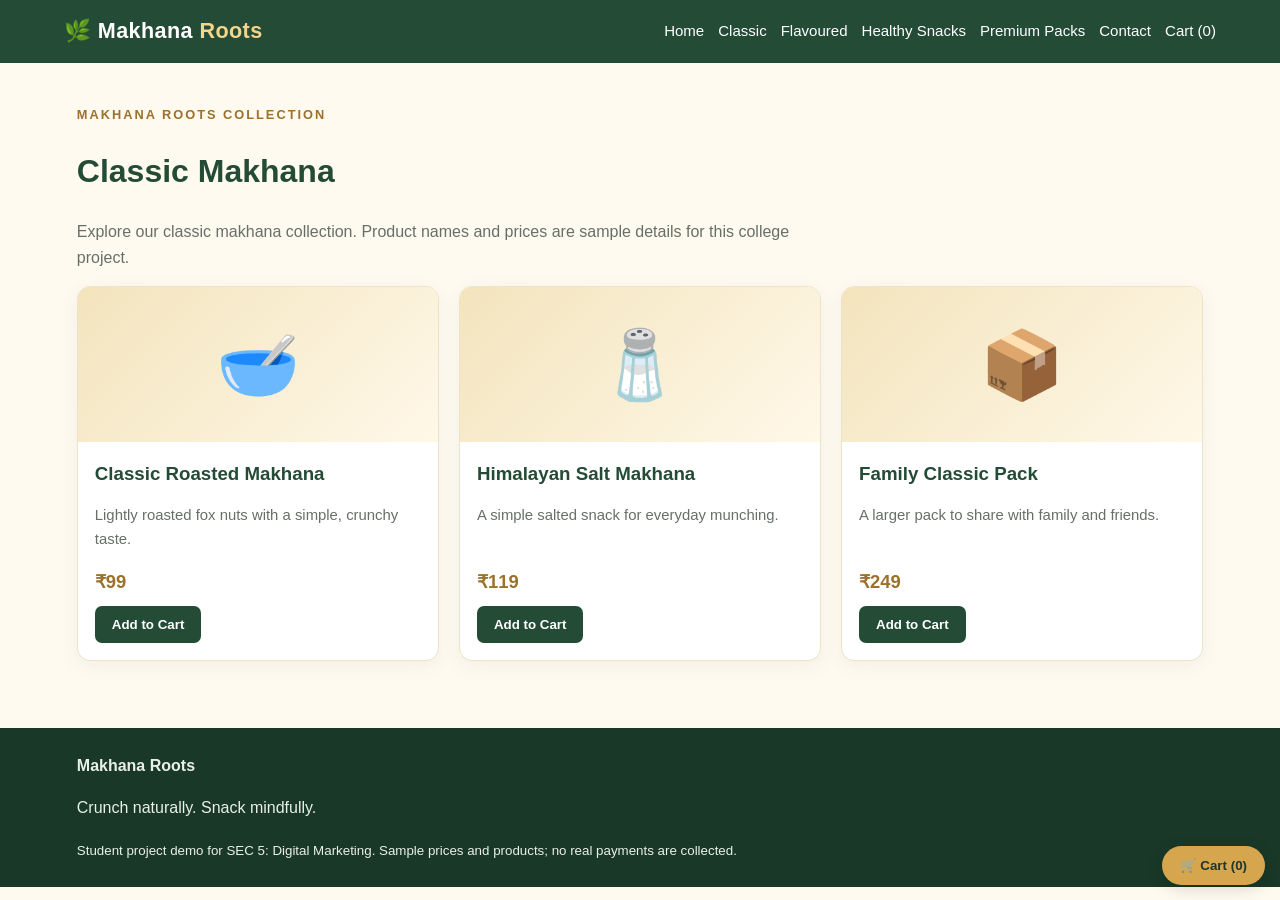
==== classic.html @ 85ca9b4a "Add files via upload" ====
<!doctype html><html lang="en"><head><meta charset="utf-8"><meta name="viewport" content="width=device-width, initial-scale=1"><title>Classic Makhana | Makhana Roots</title><link rel="stylesheet" href="style.css"><script src="script.js" defer></script></head><body><header><a class="brand" href="index.html" style="color:white;text-decoration:none">🌿 Makhana <span>Roots</span></a><nav>
<a href="index.html">Home</a><a href="classic.html">Classic</a><a href="flavoured.html">Flavoured</a><a href="healthy.html">Healthy Snacks</a><a href="premium.html">Premium Packs</a><a href="contact.html">Contact</a><a href="#" onclick="showCart();return false">Cart (<span data-cart-count>0</span>)</a>
</nav></header><div class="section"><div class="kicker">Makhana Roots collection</div><h1 style="color:var(--green)">Classic Makhana</h1><p class="intro">Explore our classic makhana collection. Product names and prices are sample details for this college project.</p><div class="cards"><div class="product"><div class="product-art">🥣</div><div class="product-body"><h3>Classic Roasted Makhana</h3><p>Lightly roasted fox nuts with a simple, crunchy taste.</p><div class="price">₹99</div><button onclick="addToCart('Classic Roasted Makhana',99)">Add to Cart</button></div></div><div class="product"><div class="product-art">🧂</div><div class="product-body"><h3>Himalayan Salt Makhana</h3><p>A simple salted snack for everyday munching.</p><div class="price">₹119</div><button onclick="addToCart('Himalayan Salt Makhana',119)">Add to Cart</button></div></div><div class="product"><div class="product-art">📦</div><div class="product-body"><h3>Family Classic Pack</h3><p>A larger pack to share with family and friends.</p><div class="price">₹249</div><button onclick="addToCart('Family Classic Pack',249)">Add to Cart</button></div></div></div></div><footer><strong>Makhana Roots</strong><p>Crunch naturally. Snack mindfully.</p><small>Student project demo for SEC 5: Digital Marketing. Sample prices and products; no real payments are collected.</small></footer><button class="cart-fab" onclick="showCart()">🛒 Cart (<span data-cart-count>0</span>)</button></body></html>
---- style.css ----
:root{--green:#244b35;--cream:#fffaf0;--gold:#d6a64f;--ink:#263128;--muted:#667067}
*{box-sizing:border-box}body{margin:0;font-family:Arial,sans-serif;background:var(--cream);color:var(--ink);line-height:1.6}
header{background:var(--green);color:#fff;padding:14px 5%;display:flex;align-items:center;justify-content:space-between;gap:16px;flex-wrap:wrap}
.brand{font-size:1.35rem;font-weight:800;letter-spacing:.4px}.brand span{color:#f3d58b}
nav{display:flex;gap:14px;flex-wrap:wrap}nav a{color:white;text-decoration:none;font-size:.94rem}nav a:hover{color:#f3d58b}
.hero{padding:62px 6%;background:linear-gradient(110deg,#f5ead1,#fffaf0);display:grid;grid-template-columns:1.2fr .8fr;gap:28px;align-items:center}
.hero h1{font-size:clamp(2.2rem,5vw,4rem);line-height:1.08;margin:8px 0 18px;color:var(--green)}.hero p{max-width:600px;color:#4f5c50}
.kicker{color:#9b712b;text-transform:uppercase;font-weight:bold;letter-spacing:2px;font-size:.8rem}
.hero-art{background:#e4d3ac;border-radius:48% 48% 18px 18px;min-height:260px;display:grid;place-items:center;font-size:7rem}
.btn,button{background:var(--green);color:white;border:0;border-radius:7px;padding:11px 17px;text-decoration:none;display:inline-block;cursor:pointer;font-weight:bold}.btn.gold{background:var(--gold);color:#233526}
.section{padding:42px 6%}.section h2{color:var(--green);font-size:1.8rem;margin-top:0}.intro{max-width:720px;color:var(--muted)}
.cards{display:grid;grid-template-columns:repeat(3,minmax(0,1fr));gap:20px}.product{background:white;border:1px solid #eee2c9;border-radius:13px;overflow:hidden;box-shadow:0 5px 18px #244b3510}
.product-art{height:155px;background:linear-gradient(135deg,#f3e4bd,#fff8e8);display:grid;place-items:center;font-size:4.2rem}.product-body{padding:17px}.product h3{margin:0 0 5px;color:var(--green)}.price{font-size:1.15rem;font-weight:bold;margin:10px 0;color:#9b712b}.product p{font-size:.93rem;color:var(--muted);min-height:48px}
.benefits{display:grid;grid-template-columns:repeat(3,1fr);gap:15px}.benefit{background:#f0e8d5;padding:18px;border-radius:10px}
form{max-width:650px;display:grid;gap:12px}input,textarea{width:100%;padding:12px;border:1px solid #cfc8b8;border-radius:7px;font:inherit;background:white}footer{background:#193827;color:#e9efe9;padding:25px 6%;margin-top:25px}footer a{color:#f3d58b}
.cart-fab{position:fixed;right:15px;bottom:15px;background:#d6a64f;color:#203629;border-radius:30px;padding:12px 18px;box-shadow:0 4px 16px #0002;font-weight:bold;z-index:3}
.notice{background:#fff1c9;padding:12px 6%;font-size:.9rem;color:#604b1c}
@media(max-width:760px){.hero{grid-template-columns:1fr;padding:42px 6%}.hero-art{min-height:170px;font-size:5rem}.cards{grid-template-columns:1fr 1fr}.benefits{grid-template-columns:1fr}header{align-items:flex-start}nav{gap:10px}}
@media(max-width:480px){.cards{grid-template-columns:1fr}.product p{min-height:0}}
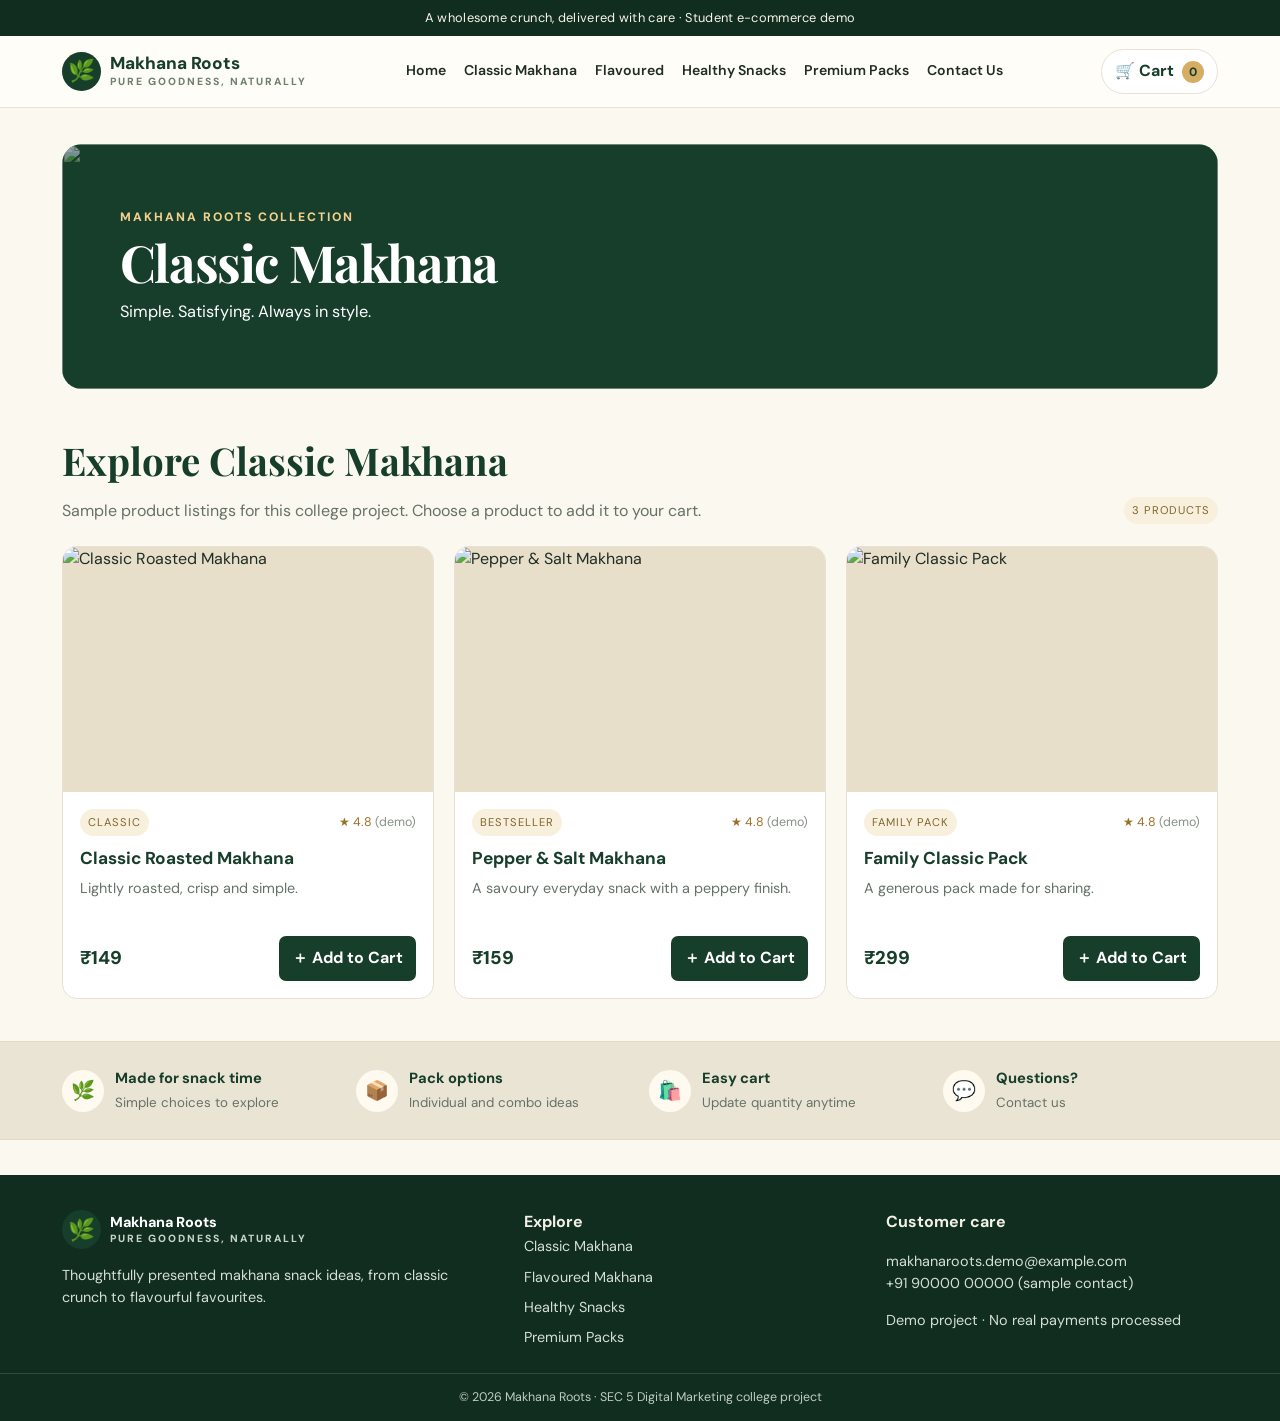
==== commit d0f40ebb: "Add files via upload" ====
--- a/classic.html
+++ b/classic.html
@@ -1,3 +1,4 @@
-<!doctype html><html lang="en"><head><meta charset="utf-8"><meta name="viewport" content="width=device-width, initial-scale=1"><title>Classic Makhana | Makhana Roots</title><link rel="stylesheet" href="style.css"><script src="script.js" defer></script></head><body><header><a class="brand" href="index.html" style="color:white;text-decoration:none">🌿 Makhana <span>Roots</span></a><nav>
-<a href="index.html">Home</a><a href="classic.html">Classic</a><a href="flavoured.html">Flavoured</a><a href="healthy.html">Healthy Snacks</a><a href="premium.html">Premium Packs</a><a href="contact.html">Contact</a><a href="#" onclick="showCart();return false">Cart (<span data-cart-count>0</span>)</a>
-</nav></header><div class="section"><div class="kicker">Makhana Roots collection</div><h1 style="color:var(--green)">Classic Makhana</h1><p class="intro">Explore our classic makhana collection. Product names and prices are sample details for this college project.</p><div class="cards"><div class="product"><div class="product-art">🥣</div><div class="product-body"><h3>Classic Roasted Makhana</h3><p>Lightly roasted fox nuts with a simple, crunchy taste.</p><div class="price">₹99</div><button onclick="addToCart('Classic Roasted Makhana',99)">Add to Cart</button></div></div><div class="product"><div class="product-art">🧂</div><div class="product-body"><h3>Himalayan Salt Makhana</h3><p>A simple salted snack for everyday munching.</p><div class="price">₹119</div><button onclick="addToCart('Himalayan Salt Makhana',119)">Add to Cart</button></div></div><div class="product"><div class="product-art">📦</div><div class="product-body"><h3>Family Classic Pack</h3><p>A larger pack to share with family and friends.</p><div class="price">₹249</div><button onclick="addToCart('Family Classic Pack',249)">Add to Cart</button></div></div></div></div><footer><strong>Makhana Roots</strong><p>Crunch naturally. Snack mindfully.</p><small>Student project demo for SEC 5: Digital Marketing. Sample prices and products; no real payments are collected.</small></footer><button class="cart-fab" onclick="showCart()">🛒 Cart (<span data-cart-count>0</span>)</button></body></html>+<!doctype html><html lang="en"><head><meta charset="utf-8"><meta name="viewport" content="width=device-width,initial-scale=1"><meta name="description" content="Explore classic, flavoured and premium makhana snacks at Makhana Roots."><title>Classic Makhana | Makhana Roots</title><link rel="stylesheet" href="style.css"><script src="script.js" defer></script></head><body><div class="announcement">A wholesome crunch, delivered with care · Student e-commerce demo</div>
+<header><div class="navwrap"><a class="brand" href="index.html"><span class="brandmark">🌿</span><span>Makhana Roots<small>Pure goodness, naturally</small></span></a>
+<button class="menuToggle" onclick="toggleMenu()" aria-label="Open menu">☰</button><nav id="mainNav"><a href="index.html">Home</a><a href="classic.html">Classic Makhana</a><a href="flavoured.html">Flavoured</a><a href="healthy.html">Healthy Snacks</a><a href="premium.html">Premium Packs</a><a href="contact.html">Contact Us</a></nav><div class="navactions"><button class="cartbutton" onclick="openCart()">🛒 Cart <span class="cartcount" id="cartCount">0</span></button></div></div></header><main><section class="pagehero"><div class="pagehero-inner"><img src="assets/classic.jpg" alt=""><div class="pagehero-copy"><div class="eyebrow" style="color:#f1d18c">MAKHANA ROOTS COLLECTION</div><h1>Classic Makhana</h1><p>Simple. Satisfying. Always in style.</p></div></div></section><section class="section"><div class="sectionhead"><div><h2>Explore Classic Makhana</h2><p class="sub">Sample product listings for this college project. Choose a product to add it to your cart.</p></div><span class="tag">3 products</span></div><div class="productgrid"><article class="product"><div class="productphoto"><img src="assets/classic.jpg" alt="Classic Roasted Makhana"></div><div class="productbody"><div class="productmeta"><span class="tag">Classic</span><span class="rating">★ 4.8 <span style="color:#879087">(demo)</span></span></div><h3>Classic Roasted Makhana</h3><p>Lightly roasted, crisp and simple.</p><div class="productfoot"><div><span class="price">₹149</span></div><button class="addbtn" onclick="addToCart('classic-1')">＋ Add to Cart</button></div></div></article><article class="product"><div class="productphoto"><img src="assets/classic.jpg" alt="Pepper & Salt Makhana"></div><div class="productbody"><div class="productmeta"><span class="tag">Bestseller</span><span class="rating">★ 4.8 <span style="color:#879087">(demo)</span></span></div><h3>Pepper & Salt Makhana</h3><p>A savoury everyday snack with a peppery finish.</p><div class="productfoot"><div><span class="price">₹159</span></div><button class="addbtn" onclick="addToCart('classic-2')">＋ Add to Cart</button></div></div></article><article class="product"><div class="productphoto"><img src="assets/packs.jpg" alt="Family Classic Pack"></div><div class="productbody"><div class="productmeta"><span class="tag">Family pack</span><span class="rating">★ 4.8 <span style="color:#879087">(demo)</span></span></div><h3>Family Classic Pack</h3><p>A generous pack made for sharing.</p><div class="productfoot"><div><span class="price">₹299</span></div><button class="addbtn" onclick="addToCart('classic-3')">＋ Add to Cart</button></div></div></article></div></section><section class="promise"><div class="promisegrid"><div class="promiseitem"><span class="promiseicon">🌿</span><div><strong>Made for snack time</strong><small>Simple choices to explore</small></div></div><div class="promiseitem"><span class="promiseicon">📦</span><div><strong>Pack options</strong><small>Individual and combo ideas</small></div></div><div class="promiseitem"><span class="promiseicon">🛍️</span><div><strong>Easy cart</strong><small>Update quantity anytime</small></div></div><div class="promiseitem"><span class="promiseicon">💬</span><div><strong>Questions?</strong><small><a href="contact.html">Contact us</a></small></div></div></div></section></main><footer><div class="footerinner"><div><a class="brand" href="index.html" style="color:white"><span class="brandmark">🌿</span><span>Makhana Roots<small style="color:#c6d5c6">Pure goodness, naturally</small></span></a><p>Thoughtfully presented makhana snack ideas, from classic crunch to flavourful favourites.</p></div><div><strong>Explore</strong><div class="footerlinks"><a href="classic.html">Classic Makhana</a><a href="flavoured.html">Flavoured Makhana</a><a href="healthy.html">Healthy Snacks</a><a href="premium.html">Premium Packs</a></div></div><div><strong>Customer care</strong><p>makhanaroots.demo@example.com<br>+91 90000 00000 (sample contact)</p><p>Demo project · No real payments processed</p></div></div><div class="copyright">© 2026 Makhana Roots · SEC 5 Digital Marketing college project</div></footer>
+<div class="overlay" id="cartOverlay" onclick="overlayClick(event)"><aside class="drawer"><div class="drawerhead"><h2>Your Shopping Cart</h2><button class="close" onclick="closeCart()" aria-label="Close cart">×</button></div><div id="cartContents"></div><div id="cartBottom"></div></aside></div><div class="toast" id="toast"></div></body></html>
--- a/style.css
+++ b/style.css
@@ -1,20 +1,20 @@
 
-:root{--green:#244b35;--cream:#fffaf0;--gold:#d6a64f;--ink:#263128;--muted:#667067}
-*{box-sizing:border-box}body{margin:0;font-family:Arial,sans-serif;background:var(--cream);color:var(--ink);line-height:1.6}
-header{background:var(--green);color:#fff;padding:14px 5%;display:flex;align-items:center;justify-content:space-between;gap:16px;flex-wrap:wrap}
-.brand{font-size:1.35rem;font-weight:800;letter-spacing:.4px}.brand span{color:#f3d58b}
-nav{display:flex;gap:14px;flex-wrap:wrap}nav a{color:white;text-decoration:none;font-size:.94rem}nav a:hover{color:#f3d58b}
-.hero{padding:62px 6%;background:linear-gradient(110deg,#f5ead1,#fffaf0);display:grid;grid-template-columns:1.2fr .8fr;gap:28px;align-items:center}
-.hero h1{font-size:clamp(2.2rem,5vw,4rem);line-height:1.08;margin:8px 0 18px;color:var(--green)}.hero p{max-width:600px;color:#4f5c50}
-.kicker{color:#9b712b;text-transform:uppercase;font-weight:bold;letter-spacing:2px;font-size:.8rem}
-.hero-art{background:#e4d3ac;border-radius:48% 48% 18px 18px;min-height:260px;display:grid;place-items:center;font-size:7rem}
-.btn,button{background:var(--green);color:white;border:0;border-radius:7px;padding:11px 17px;text-decoration:none;display:inline-block;cursor:pointer;font-weight:bold}.btn.gold{background:var(--gold);color:#233526}
-.section{padding:42px 6%}.section h2{color:var(--green);font-size:1.8rem;margin-top:0}.intro{max-width:720px;color:var(--muted)}
-.cards{display:grid;grid-template-columns:repeat(3,minmax(0,1fr));gap:20px}.product{background:white;border:1px solid #eee2c9;border-radius:13px;overflow:hidden;box-shadow:0 5px 18px #244b3510}
-.product-art{height:155px;background:linear-gradient(135deg,#f3e4bd,#fff8e8);display:grid;place-items:center;font-size:4.2rem}.product-body{padding:17px}.product h3{margin:0 0 5px;color:var(--green)}.price{font-size:1.15rem;font-weight:bold;margin:10px 0;color:#9b712b}.product p{font-size:.93rem;color:var(--muted);min-height:48px}
-.benefits{display:grid;grid-template-columns:repeat(3,1fr);gap:15px}.benefit{background:#f0e8d5;padding:18px;border-radius:10px}
-form{max-width:650px;display:grid;gap:12px}input,textarea{width:100%;padding:12px;border:1px solid #cfc8b8;border-radius:7px;font:inherit;background:white}footer{background:#193827;color:#e9efe9;padding:25px 6%;margin-top:25px}footer a{color:#f3d58b}
-.cart-fab{position:fixed;right:15px;bottom:15px;background:#d6a64f;color:#203629;border-radius:30px;padding:12px 18px;box-shadow:0 4px 16px #0002;font-weight:bold;z-index:3}
-.notice{background:#fff1c9;padding:12px 6%;font-size:.9rem;color:#604b1c}
-@media(max-width:760px){.hero{grid-template-columns:1fr;padding:42px 6%}.hero-art{min-height:170px;font-size:5rem}.cards{grid-template-columns:1fr 1fr}.benefits{grid-template-columns:1fr}header{align-items:flex-start}nav{gap:10px}}
-@media(max-width:480px){.cards{grid-template-columns:1fr}.product p{min-height:0}}
+@import url('https://fonts.googleapis.com/css2?family=DM+Sans:wght@400;500;600;700&family=Playfair+Display:wght@600;700;800&display=swap');
+:root{--forest:#173d2b;--forest2:#24543b;--leaf:#477b50;--cream:#fbf8ef;--sand:#eee4cf;--gold:#d6ad65;--ink:#1f2d23;--muted:#657267;--white:#fff;--line:#e8e1d4}
+*{box-sizing:border-box}html{scroll-behavior:smooth}body{margin:0;background:var(--cream);color:var(--ink);font-family:'DM Sans',Arial,sans-serif;line-height:1.55}a{color:inherit;text-decoration:none}button,input,textarea,select{font:inherit}
+.announcement{background:#102d20;color:#f9f4e8;text-align:center;font-size:.8rem;padding:8px 14px;letter-spacing:.3px}
+header{position:sticky;top:0;z-index:10;background:#fffdf8ee;backdrop-filter:blur(12px);border-bottom:1px solid var(--line)}
+.navwrap{max-width:1200px;margin:auto;display:flex;align-items:center;justify-content:space-between;gap:20px;padding:13px 22px}.brand{display:flex;align-items:center;gap:9px;color:var(--forest);font-weight:800;line-height:1.02;font-size:1.08rem}.brandmark{display:grid;place-items:center;width:39px;height:39px;border-radius:50%;background:var(--forest);color:#f8e8bd;font-size:1.35rem}.brand small{display:block;font-size:.65rem;letter-spacing:2px;text-transform:uppercase;color:#6e806d;margin-top:4px}
+nav{display:flex;align-items:center;gap:18px;font-size:.88rem;font-weight:600}nav a:hover{color:#9b7029}.navactions{display:flex;align-items:center;gap:10px}.cartbutton{border:1px solid var(--line);border-radius:30px;background:#fff;padding:9px 13px;cursor:pointer;color:var(--forest);font-weight:700}.cartcount{display:inline-grid;place-items:center;background:var(--gold);border-radius:50%;min-width:22px;height:22px;margin-left:4px;font-size:.75rem}
+.menuToggle{display:none;border:0;background:transparent;font-size:1.4rem;color:var(--forest)}
+.hero{max-width:1200px;margin:auto;padding:38px 22px 28px;display:grid;grid-template-columns:1fr 1fr;gap:30px;align-items:center}.hero-copy{padding:24px 0 24px 3%}.eyebrow{font-size:.76rem;text-transform:uppercase;letter-spacing:2px;font-weight:800;color:#9b7029}.hero h1,.pagehero h1{font-family:'Playfair Display',Georgia,serif;color:var(--forest);font-size:clamp(2.4rem,5vw,4.3rem);line-height:1.08;letter-spacing:-1.4px;margin:14px 0 18px}.hero p{font-size:1.03rem;color:var(--muted);max-width:510px}.hero-photo{position:relative;min-height:390px;border-radius:24px;overflow:hidden;background:#e5d7b8}.hero-photo img{width:100%;height:100%;min-height:390px;object-fit:cover;position:absolute;inset:0}.photo-label{position:absolute;bottom:18px;left:18px;background:#fffdf0eF;padding:12px 16px;border-radius:12px;font-size:.84rem;font-weight:700;color:var(--forest)}
+.btn{display:inline-flex;align-items:center;justify-content:center;gap:8px;padding:12px 19px;border-radius:8px;border:1px solid var(--forest);background:var(--forest);color:#fff;font-weight:700;cursor:pointer;transition:.2s}.btn:hover{background:var(--forest2);transform:translateY(-1px)}.btn.secondary{background:transparent;color:var(--forest)}.btn.gold{background:var(--gold);border-color:var(--gold);color:#1e3023}
+.section{max-width:1200px;margin:auto;padding:42px 22px}.sectionhead{display:flex;justify-content:space-between;align-items:end;gap:20px;margin-bottom:22px}.section h2,.sectionhead h2{font-family:'Playfair Display',Georgia,serif;font-size:clamp(1.7rem,3vw,2.45rem);color:var(--forest);margin:0}.sub{color:var(--muted);max-width:650px;margin:9px 0 0}.categorygrid{display:grid;grid-template-columns:repeat(4,1fr);gap:18px}.category{background:#fff;border-radius:15px;overflow:hidden;border:1px solid var(--line);transition:.2s}.category:hover,.product:hover{transform:translateY(-3px);box-shadow:0 12px 28px #1d392112}.category img{width:100%;height:205px;object-fit:cover;display:block}.category .catbody{padding:16px}.category h3{margin:0;color:var(--forest)}.category p{font-size:.88rem;color:var(--muted);margin:7px 0 12px}
+.promise{background:#eae4d4;border-block:1px solid #e2d8c3}.promisegrid{max-width:1200px;margin:auto;padding:25px 22px;display:grid;grid-template-columns:repeat(4,1fr);gap:18px}.promiseitem{display:flex;align-items:center;gap:11px}.promiseicon{width:42px;height:42px;display:grid;place-items:center;background:#fffaf0;border-radius:50%;font-size:1.2rem}.promiseitem strong{display:block;color:var(--forest);font-size:.92rem}.promiseitem small{color:var(--muted)}
+.pagehero{max-width:1200px;margin:auto;padding:36px 22px 0}.pagehero-inner{border-radius:20px;overflow:hidden;position:relative;min-height:245px;display:flex;align-items:center;padding:35px 5%;background:var(--forest);color:#fff}.pagehero-inner img{position:absolute;inset:0;width:100%;height:100%;object-fit:cover;opacity:.52}.pagehero-copy{position:relative;max-width:580px}.pagehero h1{color:white;font-size:clamp(2.2rem,4vw,3.5rem);margin:8px 0}.pagehero p{margin:0;color:#fff;font-size:1.02rem}
+.productgrid{display:grid;grid-template-columns:repeat(3,1fr);gap:20px}.product{background:#fff;border:1px solid var(--line);border-radius:15px;overflow:hidden;transition:.2s}.productphoto{height:245px;overflow:hidden;background:#e8dfcb}.productphoto img{width:100%;height:100%;object-fit:cover;transition:transform .5s}.product:hover .productphoto img{transform:scale(1.04)}.productbody{padding:17px}.productmeta{display:flex;align-items:center;justify-content:space-between;gap:8px}.tag{font-size:.7rem;text-transform:uppercase;letter-spacing:1px;color:#7e672e;background:#f8f0dc;padding:5px 8px;border-radius:30px}.product h3{font-size:1.08rem;margin:9px 0 5px;color:var(--forest)}.product p{font-size:.9rem;color:var(--muted);margin:0;min-height:44px}.price{font-size:1.16rem;font-weight:800;color:var(--forest)}.oldprice{font-size:.85rem;color:#879087;text-decoration:line-through;margin-left:6px;font-weight:500}.productfoot{display:flex;align-items:center;justify-content:space-between;gap:12px;margin-top:15px}.addbtn{background:var(--forest);color:#fff;border:0;border-radius:7px;padding:10px 13px;cursor:pointer;font-weight:700}.addbtn:hover{background:var(--leaf)}.rating{font-size:.78rem;color:#9b7029}
+.aboutgrid{display:grid;grid-template-columns:1fr 1fr;gap:30px;align-items:center}.aboutphoto{width:100%;height:340px;object-fit:cover;border-radius:18px}.aboutcopy p{color:var(--muted)}.contactgrid{display:grid;grid-template-columns:.85fr 1.15fr;gap:24px}.contactcard,.formcard{background:#fff;border:1px solid var(--line);border-radius:15px;padding:24px}.contactrow{display:flex;gap:13px;margin:19px 0}.contacticon{width:43px;height:43px;flex:none;background:#edf0e6;color:var(--forest);display:grid;place-items:center;border-radius:12px}.contactrow small{display:block;color:var(--muted)}label{display:block;font-size:.88rem;font-weight:700;color:var(--forest);margin:12px 0 6px}input,textarea,select{width:100%;padding:12px 13px;border:1px solid #dcd8ce;border-radius:8px;background:#fffdf9;outline:none}input:focus,textarea:focus,select:focus{border-color:var(--leaf);box-shadow:0 0 0 3px #477b5018}textarea{resize:vertical}
+footer{background:#102d20;color:#f3f0e5;margin-top:35px}.footerinner{max-width:1200px;margin:auto;padding:35px 22px 24px;display:grid;grid-template-columns:1.3fr 1fr 1fr;gap:30px}.footerinner p,.footerinner a{color:#d5dfd5;font-size:.9rem}.footerlinks{display:grid;gap:8px}.copyright{border-top:1px solid #ffffff24;text-align:center;padding:14px;font-size:.78rem;color:#bfcdbf}
+.overlay{position:fixed;inset:0;background:#10251dcc;z-index:30;display:none;justify-content:flex-end}.overlay.open{display:flex}.drawer{width:min(480px,100%);height:100%;background:var(--cream);padding:22px;overflow:auto;box-shadow:-10px 0 40px #0002}.drawerhead{display:flex;justify-content:space-between;align-items:center;border-bottom:1px solid var(--line);padding-bottom:14px}.drawerhead h2{font-family:'Playfair Display',Georgia,serif;color:var(--forest);margin:0}.close{border:0;background:transparent;font-size:1.6rem;cursor:pointer}.cartitem{display:grid;grid-template-columns:72px 1fr auto;gap:12px;padding:15px 0;border-bottom:1px solid var(--line);align-items:center}.cartitem img{width:72px;height:72px;object-fit:cover;border-radius:10px}.cartitem h4{margin:0 0 4px;font-size:.92rem}.cartitem small{color:var(--muted)}.qty{display:flex;align-items:center;gap:9px;margin-top:8px}.qty button{width:25px;height:25px;border:1px solid var(--line);background:#fff;border-radius:6px;cursor:pointer}.remove{border:0;background:transparent;color:#a33;cursor:pointer;font-size:.8rem}.carttotal{display:flex;justify-content:space-between;font-size:1.15rem;font-weight:800;margin:20px 0}.empty{text-align:center;padding:40px 10px;color:var(--muted)}.checkoutnote{font-size:.78rem;color:var(--muted);margin-top:10px}.toast{position:fixed;bottom:20px;left:50%;transform:translate(-50%,30px);background:#163d2a;color:white;padding:12px 18px;border-radius:8px;opacity:0;pointer-events:none;transition:.25s;z-index:50}.toast.show{opacity:1;transform:translate(-50%,0)}
+@media(max-width:900px){nav{gap:10px;font-size:.8rem}.categorygrid{grid-template-columns:repeat(2,1fr)}.promisegrid{grid-template-columns:repeat(2,1fr)}.productgrid{grid-template-columns:repeat(2,1fr)}.hero{gap:18px}.hero-photo,.hero-photo img{min-height:320px}}
+@media(max-width:680px){.navwrap{padding:12px 16px}.menuToggle{display:block}nav{display:none;position:absolute;top:66px;left:0;right:0;background:#fffdf8;padding:18px 22px 22px;border-bottom:1px solid var(--line);flex-direction:column;align-items:flex-start;font-size:.95rem}nav.open{display:flex}.hero{grid-template-columns:1fr;padding:20px 16px}.hero-copy{padding:12px 2%}.hero-photo,.hero-photo img{min-height:270px}.section,.pagehero{padding-left:16px;padding-right:16px}.section{padding-top:32px;padding-bottom:32px}.categorygrid,.productgrid{grid-template-columns:1fr 1fr;gap:12px}.category img{height:150px}.productphoto{height:165px}.productbody{padding:12px}.product h3{font-size:.96rem}.product p{font-size:.82rem;min-height:52px}.productfoot{align-items:flex-start;flex-direction:column}.productfoot .addbtn{width:100%}.promisegrid{padding:20px 16px;gap:14px}.promiseitem{align-items:flex-start}.promiseitem small{font-size:.74rem}.aboutgrid,.contactgrid{grid-template-columns:1fr}.aboutphoto{height:240px}.footerinner{grid-template-columns:1fr;gap:15px;padding:28px 16px}.sectionhead{align-items:flex-start;flex-direction:column}.pagehero-inner{min-height:210px;padding:25px}.cartbutton{padding:8px 10px;font-size:.82rem}}
